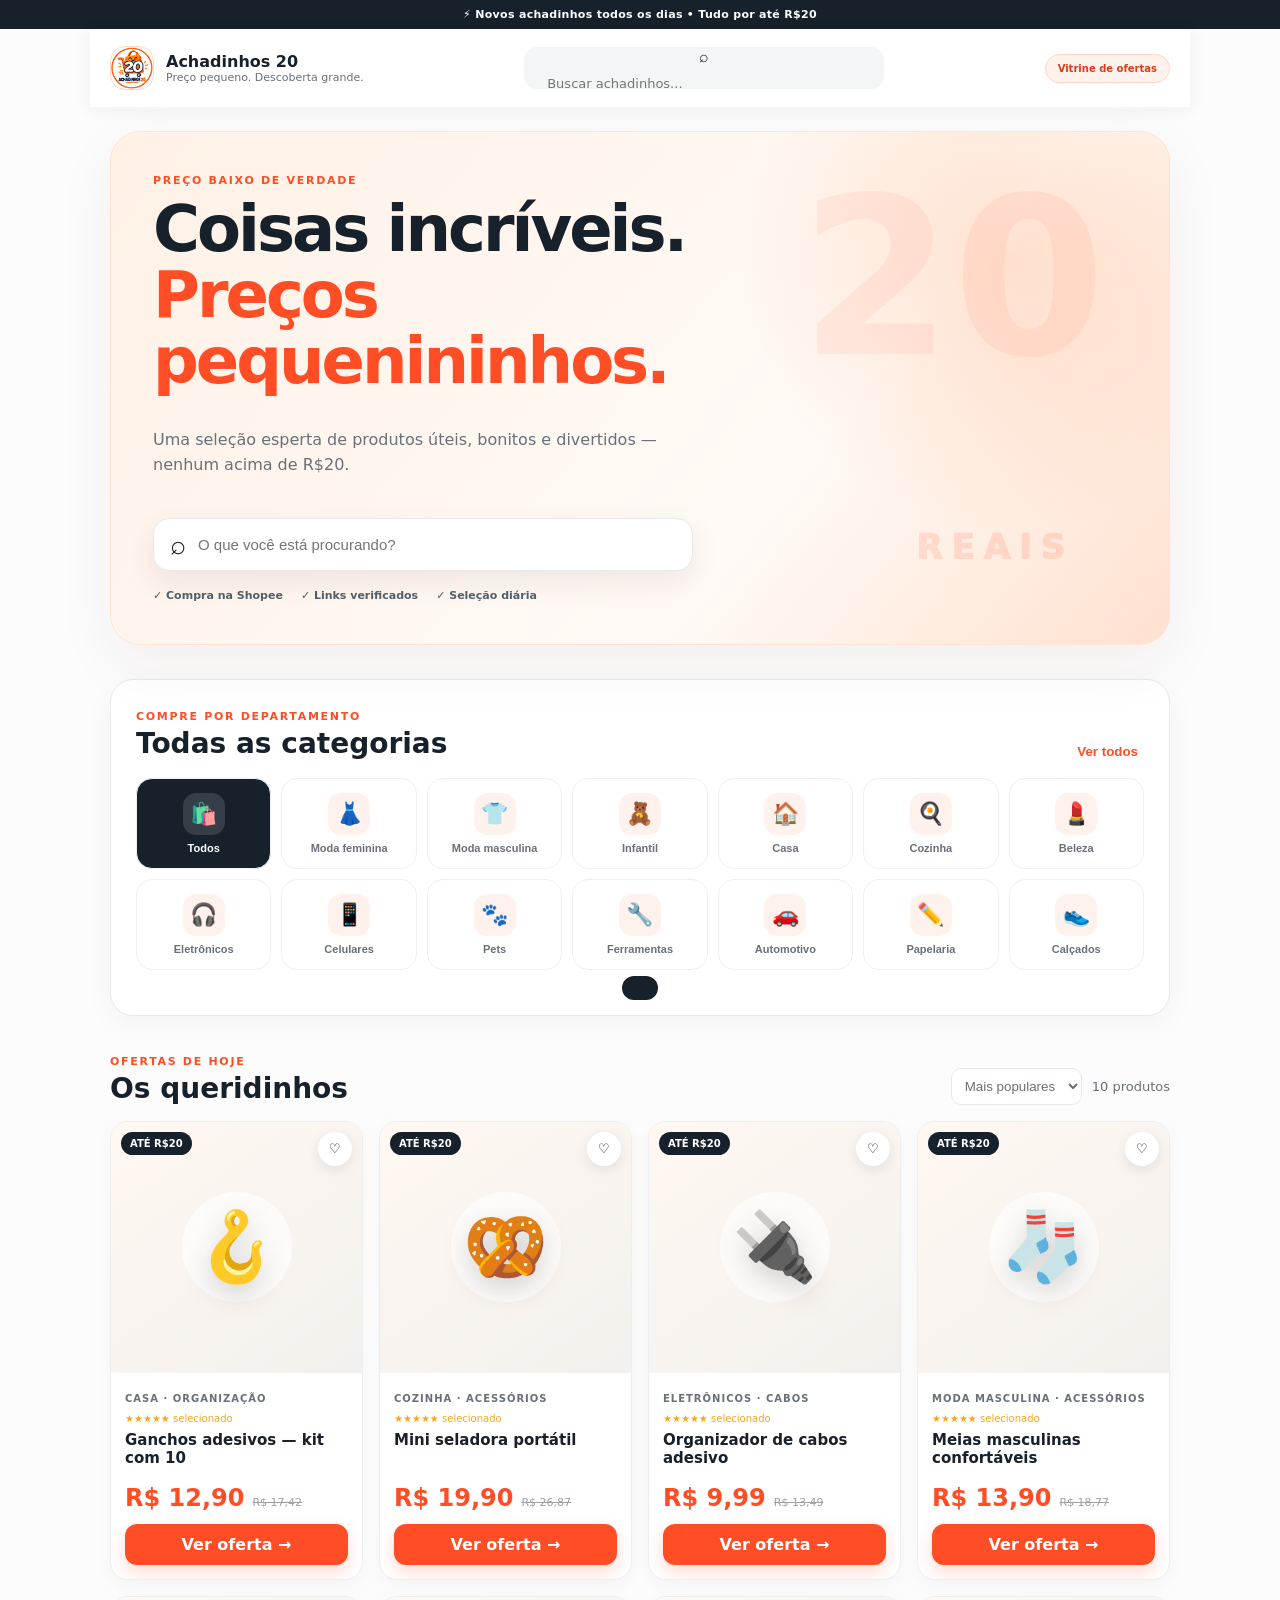
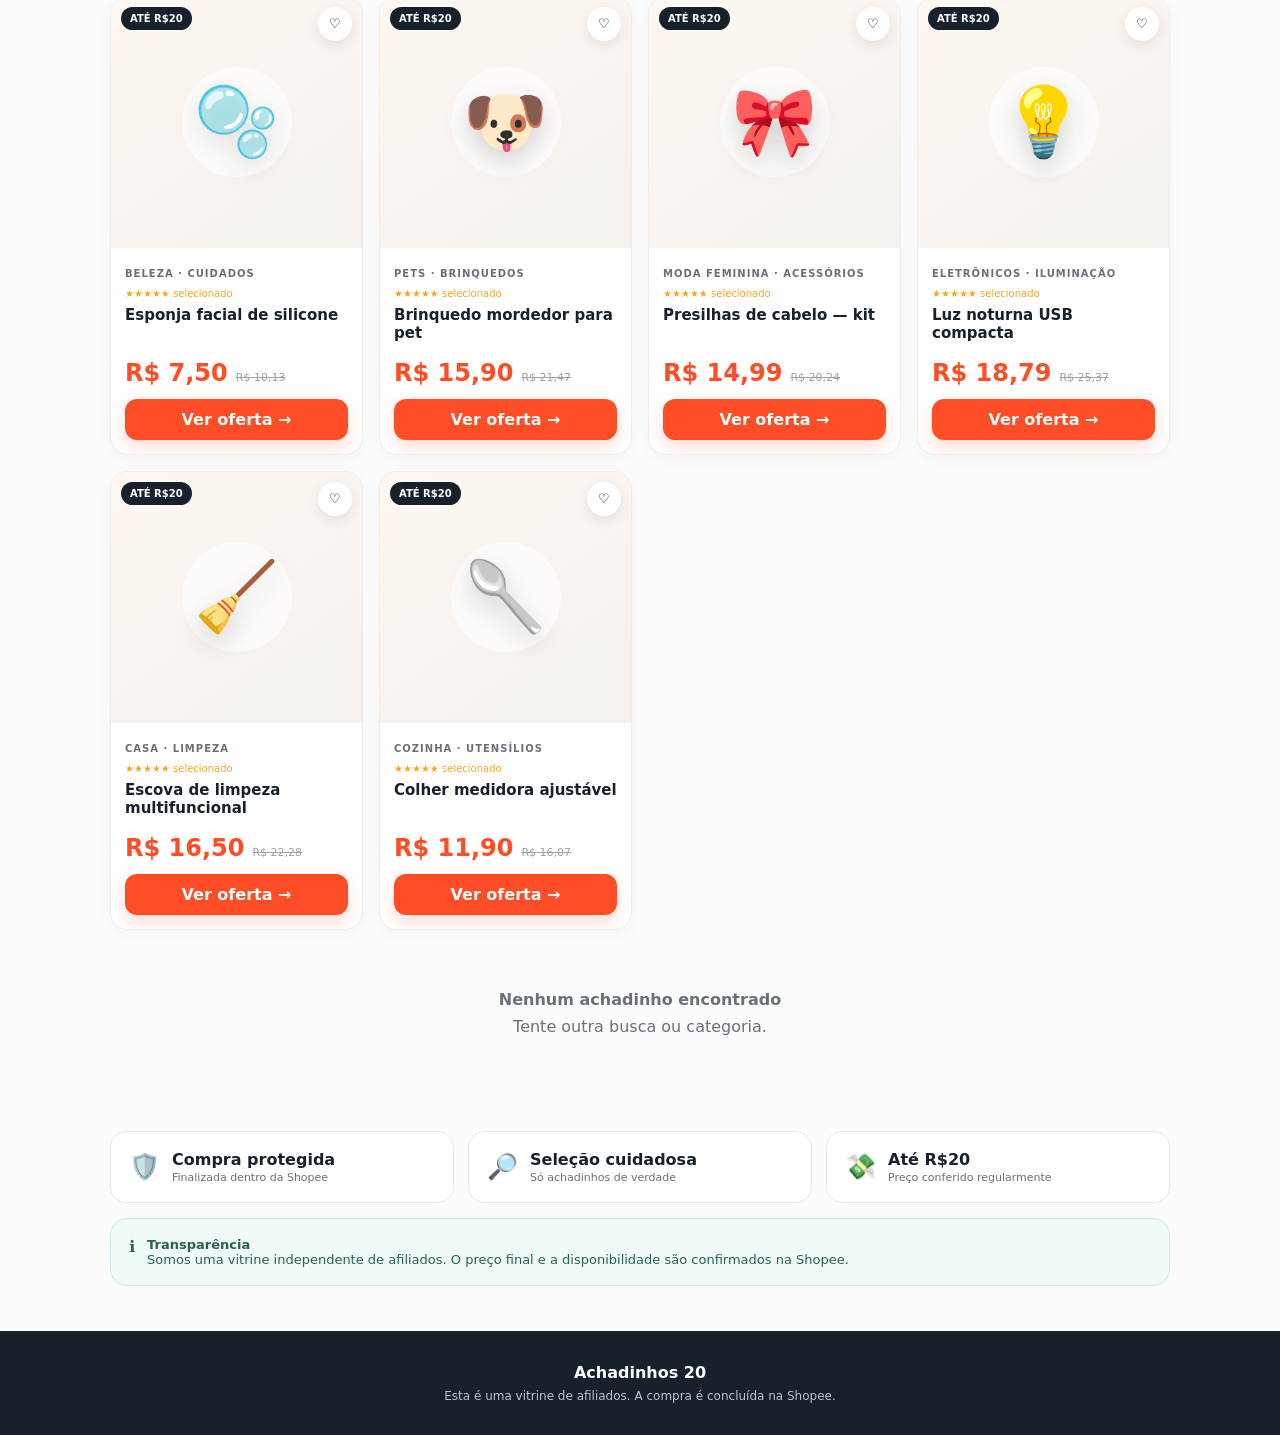
==== index.html @ f259455c "Conectar loja ao Supabase" ====
<!doctype html>
<html lang="pt-BR">
<head>
  <meta charset="UTF-8" />
  <meta name="viewport" content="width=device-width,initial-scale=1" />
  <meta name="theme-color" content="#ff5b35" />
  <title>Achadinhos 20 — ofertas que cabem no bolso</title>
  <style>:root{--orange:#ff5b35;--ink:#17202a;--muted:#69707a;--cream:#fff8f2;--line:#ebe7e3;--green:#18a66a}*{box-sizing:border-box}body{margin:0;font-family:Inter,system-ui,-apple-system,Segoe UI,sans-serif;color:var(--ink);background:#fff}header{height:72px;display:flex;align-items:center;gap:12px;max-width:1100px;margin:auto;padding:0 20px;border-bottom:1px solid var(--line)}header>div{display:flex;flex-direction:column}header small{color:var(--muted);font-size:11px}.brand{width:44px;height:44px;border-radius:14px;background:var(--orange);color:white;display:grid;place-items:center;text-decoration:none;font-weight:900;font-size:21px}.brand span{font-size:11px}.icon-btn{margin-left:auto;border:0;background:#f5f3f1;border-radius:12px;padding:10px;font-size:18px;cursor:pointer}main{max-width:1100px;margin:auto;padding:0 20px}.hero{margin-top:24px;padding:42px;border-radius:30px;background:linear-gradient(130deg,#fff0e7,#fff8f2 60%,#ffe3d5);position:relative;overflow:hidden}.hero:after{content:'R$20';position:absolute;right:-15px;bottom:-45px;font-weight:950;font-size:150px;color:rgba(255,91,53,.09)}.eyebrow,.section-head small,.modal small{font-weight:800;letter-spacing:1.7px;font-size:11px;color:var(--orange)}h1{font-size:clamp(38px,7vw,66px);line-height:.97;margin:10px 0 16px;letter-spacing:-3px}h1 em{color:var(--orange);font-style:normal}.hero p{max-width:520px;color:var(--muted);font-size:17px}.search{position:relative;z-index:2;display:flex;align-items:center;max-width:540px;background:white;border:1px solid var(--line);box-shadow:0 12px 30px rgba(50,30,15,.08);padding:0 16px;border-radius:16px;margin-top:24px}.search span{font-size:27px}.search input{width:100%;border:0;outline:0;padding:17px 12px;font-size:15px;background:transparent}nav{display:flex;gap:8px;overflow:auto;padding:22px 0 8px;scrollbar-width:none}nav button{white-space:nowrap;border:1px solid var(--line);background:white;border-radius:100px;padding:10px 16px;font-weight:700;color:var(--muted)}nav button.active{background:var(--ink);color:white;border-color:var(--ink)}.section-head{display:flex;align-items:end;justify-content:space-between;margin:34px 0 16px}.section-head h2{margin:3px 0 0;font-size:28px}.section-head>span{color:var(--muted);font-size:13px}.grid{display:grid;grid-template-columns:repeat(4,1fr);gap:18px}.card{border:1px solid var(--line);border-radius:20px;overflow:hidden;background:white;transition:.2s}.card:hover{transform:translateY(-3px);box-shadow:0 14px 30px rgba(20,20,20,.08)}.photo{aspect-ratio:1;background:linear-gradient(145deg,#f8f5f1,#eee9e3);display:grid;place-items:center;position:relative;overflow:hidden}.photo img{width:100%;height:100%;object-fit:cover}.emoji{font-size:68px}.badge{position:absolute;top:10px;left:10px;padding:6px 9px;border-radius:8px;background:var(--green);color:white;font-weight:800;font-size:10px}.card-body{padding:14px}.category{font-size:10px;color:var(--muted);text-transform:uppercase;font-weight:800;letter-spacing:1px}.card h3{font-size:15px;margin:7px 0;height:38px;overflow:hidden}.price{font-size:24px;font-weight:900;color:var(--orange);margin:8px 0 12px}.buy{display:block;text-align:center;text-decoration:none;background:var(--orange);color:white;padding:11px;border-radius:11px;font-weight:800}.buy:hover{filter:brightness(.94)}.notice{margin:35px 0;background:#f0faf6;border:1px solid #cfecdf;border-radius:17px;padding:18px;display:flex;gap:12px;color:#28634d}.notice span{font-size:13px}.empty{text-align:center;padding:60px;color:var(--muted);display:flex;flex-direction:column;gap:8px}footer{margin-top:45px;padding:32px 20px;text-align:center;background:var(--ink);color:white;display:flex;flex-direction:column;gap:7px}footer span{font-size:12px;color:#bfc4c9}dialog{border:0;border-radius:24px;padding:0;max-width:570px;width:calc(100% - 28px);box-shadow:0 25px 80px rgba(0,0,0,.25)}dialog::backdrop{background:rgba(12,18,24,.62);backdrop-filter:blur(3px)}.modal{padding:25px}.modal-head{display:flex;justify-content:space-between;align-items:start}.modal h2{margin:4px 0}.close{font-size:30px;border:0;background:none;cursor:pointer}.help{font-size:13px;color:var(--muted);background:var(--cream);padding:11px;border-radius:10px}.modal label{display:flex;flex-direction:column;gap:6px;font-size:12px;font-weight:700;margin-top:13px}.modal input,.modal select{border:1px solid var(--line);border-radius:10px;padding:12px;font:inherit}.row{display:grid;grid-template-columns:1fr 1fr;gap:12px}.primary{width:100%;margin-top:18px;padding:14px;border:0;border-radius:12px;background:var(--orange);color:white;font-weight:800;font-size:15px}.rule{display:flex;flex-direction:column;gap:4px;background:#fff5da;border:1px solid #f3dea3;padding:12px;border-radius:11px;margin-top:16px;font-size:12px}.rule span{color:#765f28}.alerts{font-size:12px;color:#a13d29;margin-top:10px}#toast{position:fixed;bottom:20px;left:50%;transform:translate(-50%,120px);background:var(--ink);color:white;padding:12px 18px;border-radius:12px;transition:.25s;z-index:10;font-size:13px}#toast.show{transform:translate(-50%,0)}@media(max-width:800px){.grid{grid-template-columns:repeat(2,1fr)}.hero{padding:30px 22px}.hero:after{font-size:100px}.card h3{height:36px}}@media(max-width:420px){main{padding:0 14px}.grid{gap:10px}.card-body{padding:11px}.buy{font-size:13px}.price{font-size:20px}.row{grid-template-columns:1fr}}

.departments{margin-top:34px}.department-title{display:flex;align-items:end;justify-content:space-between}.department-title h2{margin:3px 0 0;font-size:28px}.department-title small{font-weight:800;letter-spacing:1.7px;font-size:11px;color:var(--orange)}.department-title button{border:0;background:none;color:var(--orange);font-weight:800;cursor:pointer}.departments nav{display:grid;grid-template-columns:repeat(7,1fr);gap:10px;padding:18px 0 10px}.departments nav button{min-width:100px;border-radius:16px;padding:14px 8px;min-height:90px;display:flex;align-items:center;justify-content:center;flex-direction:column;gap:7px;cursor:pointer}.departments nav button i{font-style:normal;font-size:27px}.subcategories{display:flex;gap:8px;overflow:auto;padding:5px 0;scrollbar-width:none}.subcategories button{white-space:nowrap;border:1px solid var(--line);background:#faf9f7;border-radius:100px;padding:8px 13px;color:var(--muted);font-weight:700;font-size:12px}.subcategories button.active{color:var(--orange);border-color:#ffc2b3;background:#fff4ef}.results{display:flex;align-items:center;gap:10px}.results span{color:var(--muted);font-size:13px}.results select{border:1px solid var(--line);padding:9px;border-radius:10px;background:white;color:var(--muted)}@media(max-width:800px){.departments nav{display:flex;overflow:auto}.results select{display:none}}

@import url('https://fonts.googleapis.com/css2?family=Manrope:wght@400;600;700;800&display=swap');
:root{--orange:#ff4d26;--ink:#17212b;--cream:#fff7f1;--line:#e8e9eb}body{font-family:Manrope,system-ui,-apple-system,sans-serif;background:#fcfcfc}.promo-bar{background:#17212b;color:#fff;text-align:center;font-size:11px;font-weight:700;letter-spacing:.3px;padding:8px 12px}header{height:78px;background:#fff;position:sticky;top:0;z-index:8;box-shadow:0 3px 18px rgba(22,33,43,.06);border:0}.brand{border-radius:15px;display:flex;gap:1px;line-height:1}.brand b{font-size:22px}.brand span{align-self:end;margin-bottom:3px}.brand-copy strong{font-size:16px}.header-search{margin-left:auto;width:min(360px,35vw);height:42px;border-radius:13px;background:#f4f5f6;display:flex;align-items:center;padding:0 13px}.header-search input{border:0;outline:0;background:transparent;width:100%;padding:10px;font:inherit;font-size:13px}.admin-access{margin-left:8px;display:flex;gap:7px;align-items:center;padding:11px 14px}.admin-access b{font-size:12px}.hero{min-height:390px;display:flex;flex-direction:column;justify-content:center;background:radial-gradient(circle at 85% 25%,rgba(255,138,72,.22),transparent 28%),linear-gradient(130deg,#fff1e6,#fffaf6 65%,#ffe1cf);border:1px solid #ffe3d5;box-shadow:0 20px 60px rgba(77,37,12,.06)}.hero:before{content:'20';position:absolute;right:6%;top:7%;font-weight:900;font-size:220px;line-height:1;color:rgba(255,77,38,.07)}.hero:after{content:'REAIS';right:9%;bottom:15%;font-size:34px;letter-spacing:9px;color:rgba(255,77,38,.14)}.hero h1{max-width:720px;font-size:clamp(39px,6vw,64px);line-height:1.03}.hero p{font-size:16px;line-height:1.6}.hero-proof{display:flex;gap:18px;flex-wrap:wrap;margin-top:18px;font-size:11px;font-weight:700;color:#53606a}.departments{background:white;padding:25px;border-radius:23px;border:1px solid var(--line);box-shadow:0 8px 30px rgba(25,31,36,.04)}.departments nav button{background:#fff;border-color:#edf0f2;transition:.2s;font-size:11px}.departments nav button:hover{border-color:#ffc0af;transform:translateY(-2px)}.departments nav button.active{background:#17212b}.departments nav button i{width:42px;height:42px;border-radius:13px;background:#fff2ec;display:grid;place-items:center;font-size:22px}.departments nav button.active i{background:rgba(255,255,255,.13)}.grid{gap:16px}.card{position:relative;border-color:#eceef0;border-radius:18px;box-shadow:0 5px 18px rgba(20,25,30,.035)}.card:hover{box-shadow:0 16px 38px rgba(20,25,30,.11)}.photo{background:linear-gradient(145deg,#fff8f2,#f3f0ed)}.photo:after{content:'';position:absolute;width:110px;height:110px;border-radius:50%;background:rgba(255,255,255,.7);z-index:0}.emoji{position:relative;z-index:1;filter:drop-shadow(0 10px 13px rgba(30,25,20,.18))}.badge{z-index:2;border-radius:100px;background:#17212b}.heart{position:absolute;z-index:2;right:10px;top:10px;border:0;background:white;width:34px;height:34px;border-radius:50%;box-shadow:0 4px 13px rgba(0,0,0,.09);cursor:pointer}.rating{font-size:10px;color:#f5a623;margin-top:7px}.price-row{display:flex;align-items:baseline;gap:8px}.old-price{color:#9ba1a7;text-decoration:line-through;font-size:11px}.buy{border-radius:12px;box-shadow:0 7px 17px rgba(255,77,38,.2)}.benefits{display:grid;grid-template-columns:repeat(3,1fr);gap:14px;margin:35px 0 15px}.benefits>div{background:white;border:1px solid var(--line);border-radius:16px;padding:18px;display:flex;align-items:center;gap:12px}.benefits i{font-style:normal;font-size:25px}.benefits span{display:flex;flex-direction:column}.benefits small{color:var(--muted);font-size:11px;margin-top:2px}.notice{margin-top:14px}.mobile-nav{display:none}dialog .modal{background:#fff}.modal input,.modal select{background:#fafafa}.mobile-nav button{border:0;background:none;color:#69707a;font-weight:700}.mobile-nav span{font-size:9px}@media(max-width:700px){body{padding-bottom:66px}.promo-bar{font-size:9px}header{height:64px}.brand-copy small{display:none}.header-search{display:none}.admin-access b{display:none}.hero{margin-top:14px;min-height:350px;border-radius:22px}.hero:before{font-size:130px;right:-12px}.hero:after{display:none}.hero h1{letter-spacing:-2px}.hero-proof{gap:8px 14px}.departments{padding:18px 14px;margin-top:20px}.department-title h2{font-size:22px}.benefits{grid-template-columns:1fr}.mobile-nav{display:grid;grid-template-columns:repeat(4,1fr);position:fixed;z-index:9;left:0;right:0;bottom:0;background:#fff;border-top:1px solid var(--line);height:62px;padding:6px}.mobile-nav button{display:flex;flex-direction:column;align-items:center;gap:3px;font-size:20px}.results{display:none}}

.brand{background:white!important;overflow:hidden;border:1px solid #ffd7c9}.brand img{width:100%;height:100%;object-fit:cover}.visitor-badge{margin-left:auto;background:#fff2ec;color:#d83e1d;border:1px solid #ffd5c8;border-radius:100px;padding:8px 12px;font-size:10px;font-weight:800}.mobile-nav{grid-template-columns:repeat(3,1fr)!important}
</style>
</head>
<body>
  <div class="promo-bar">⚡ Novos achadinhos todos os dias • Tudo por até R$20</div>
  <header>
    <a class="brand" href="#"><img src="[data-uri]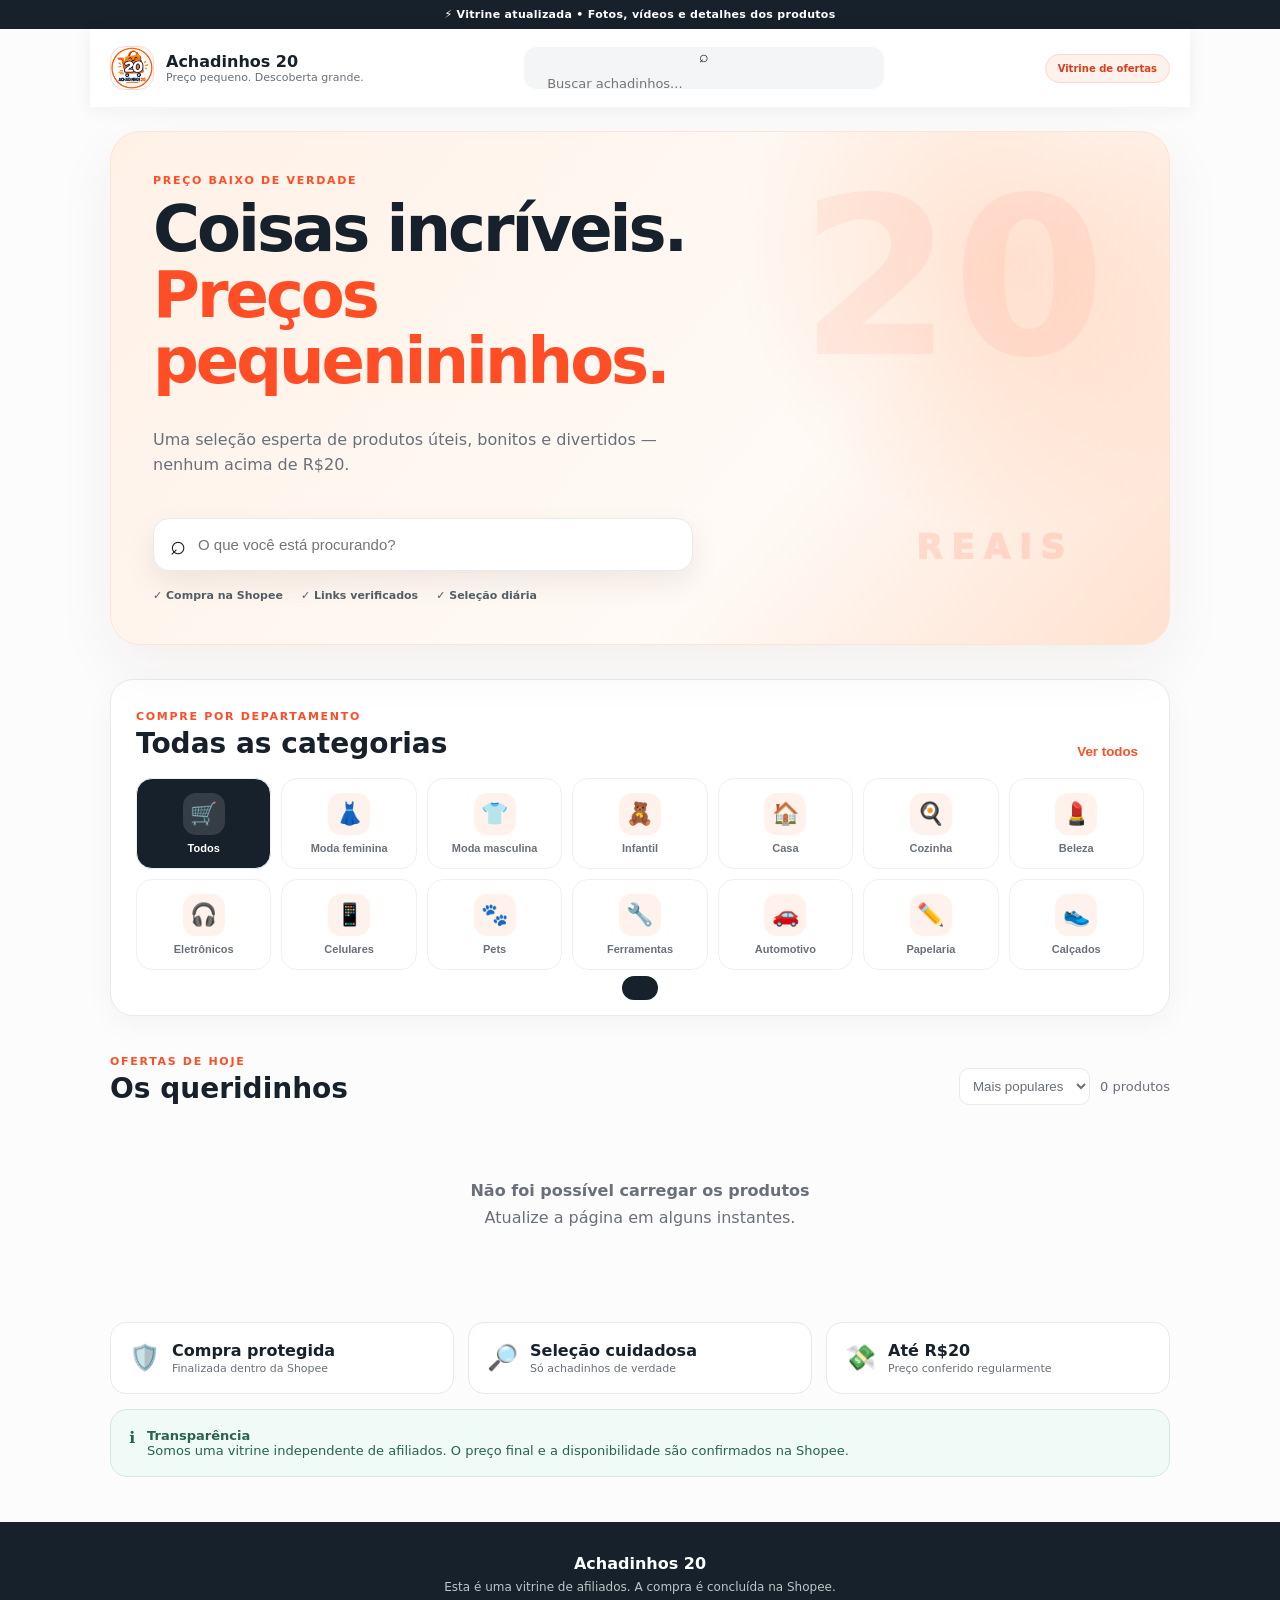
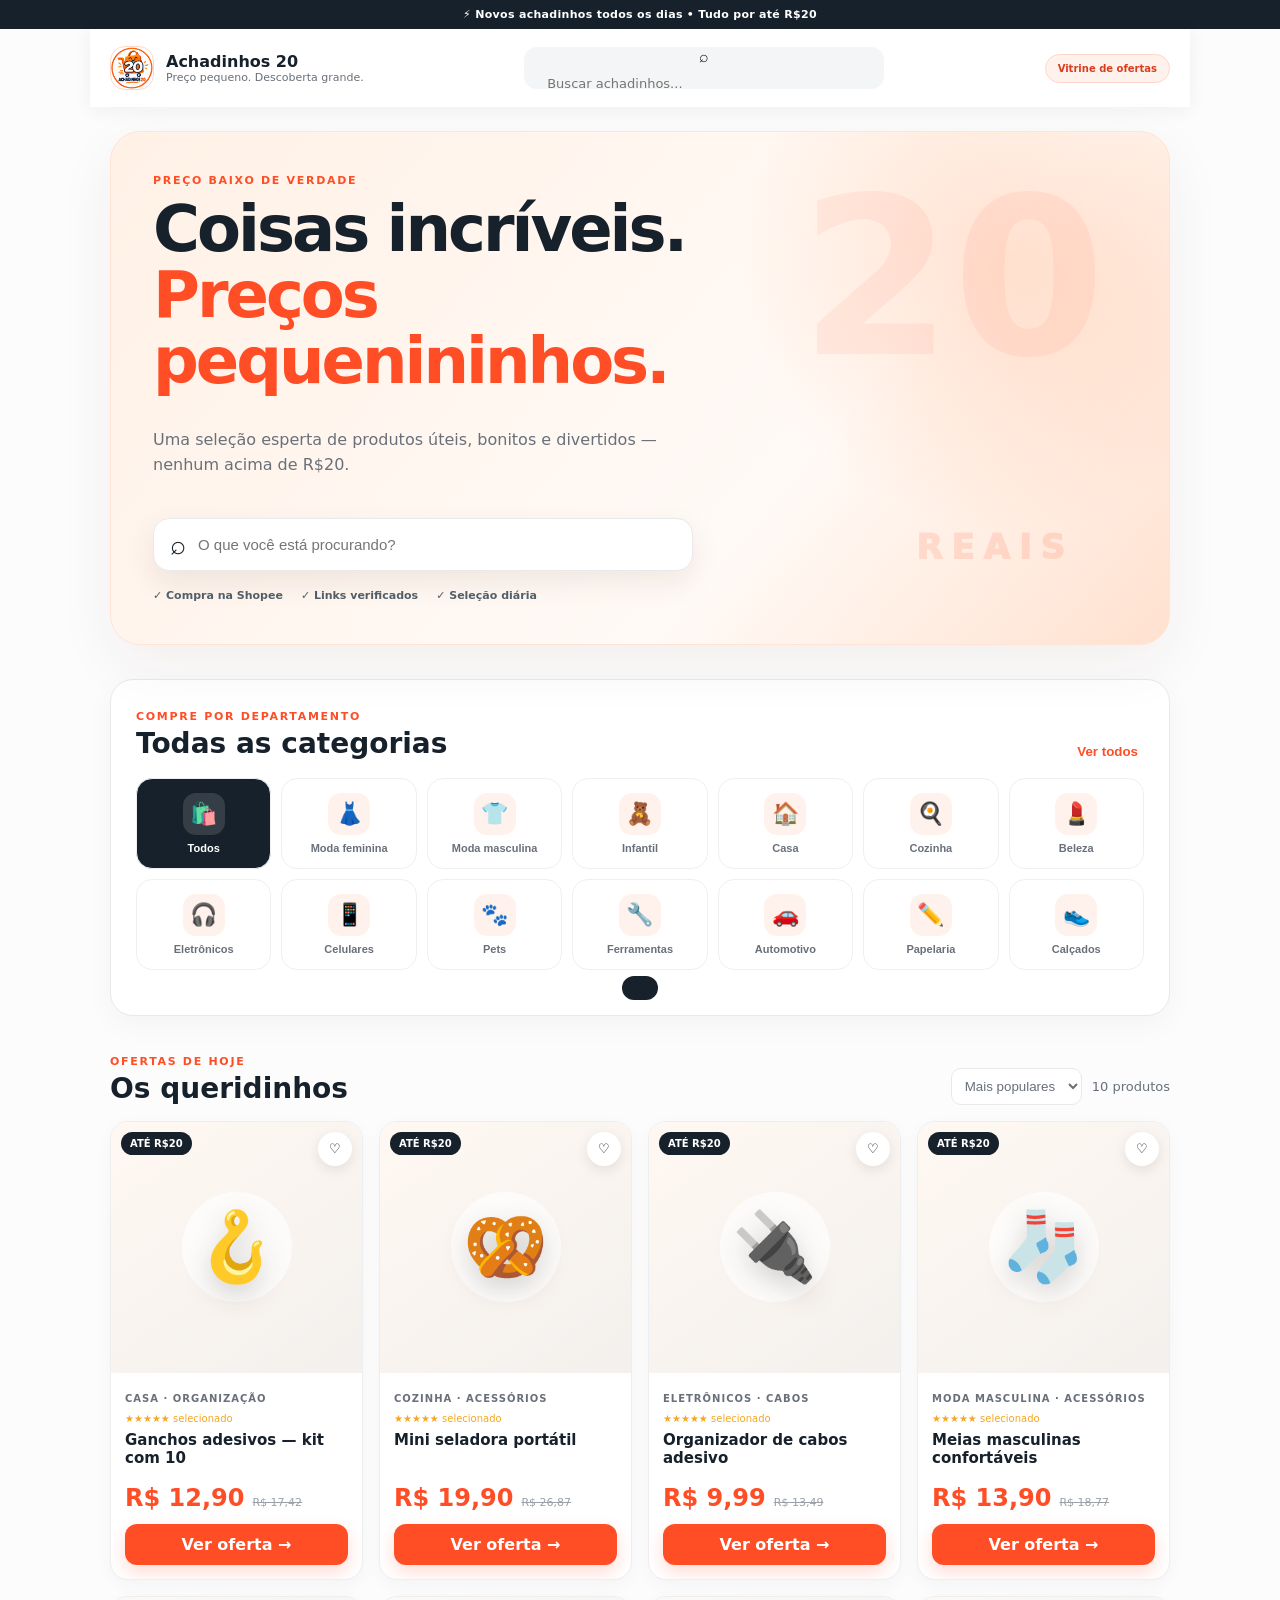
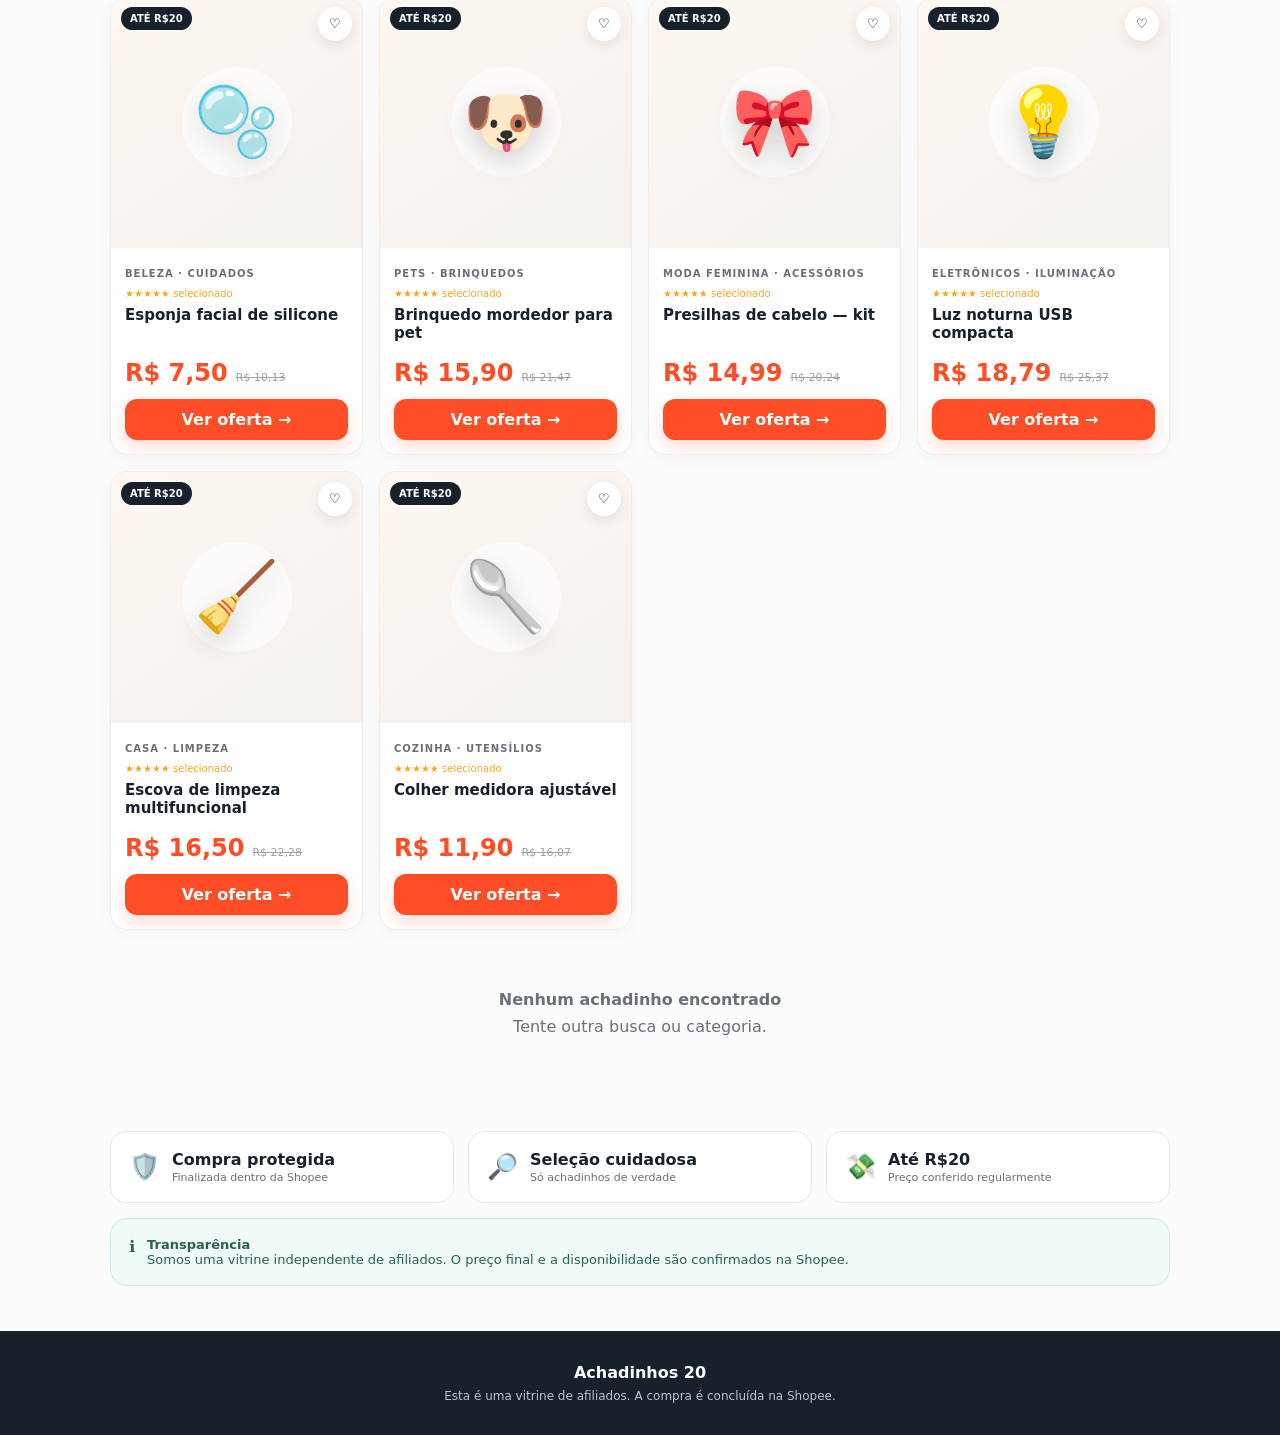
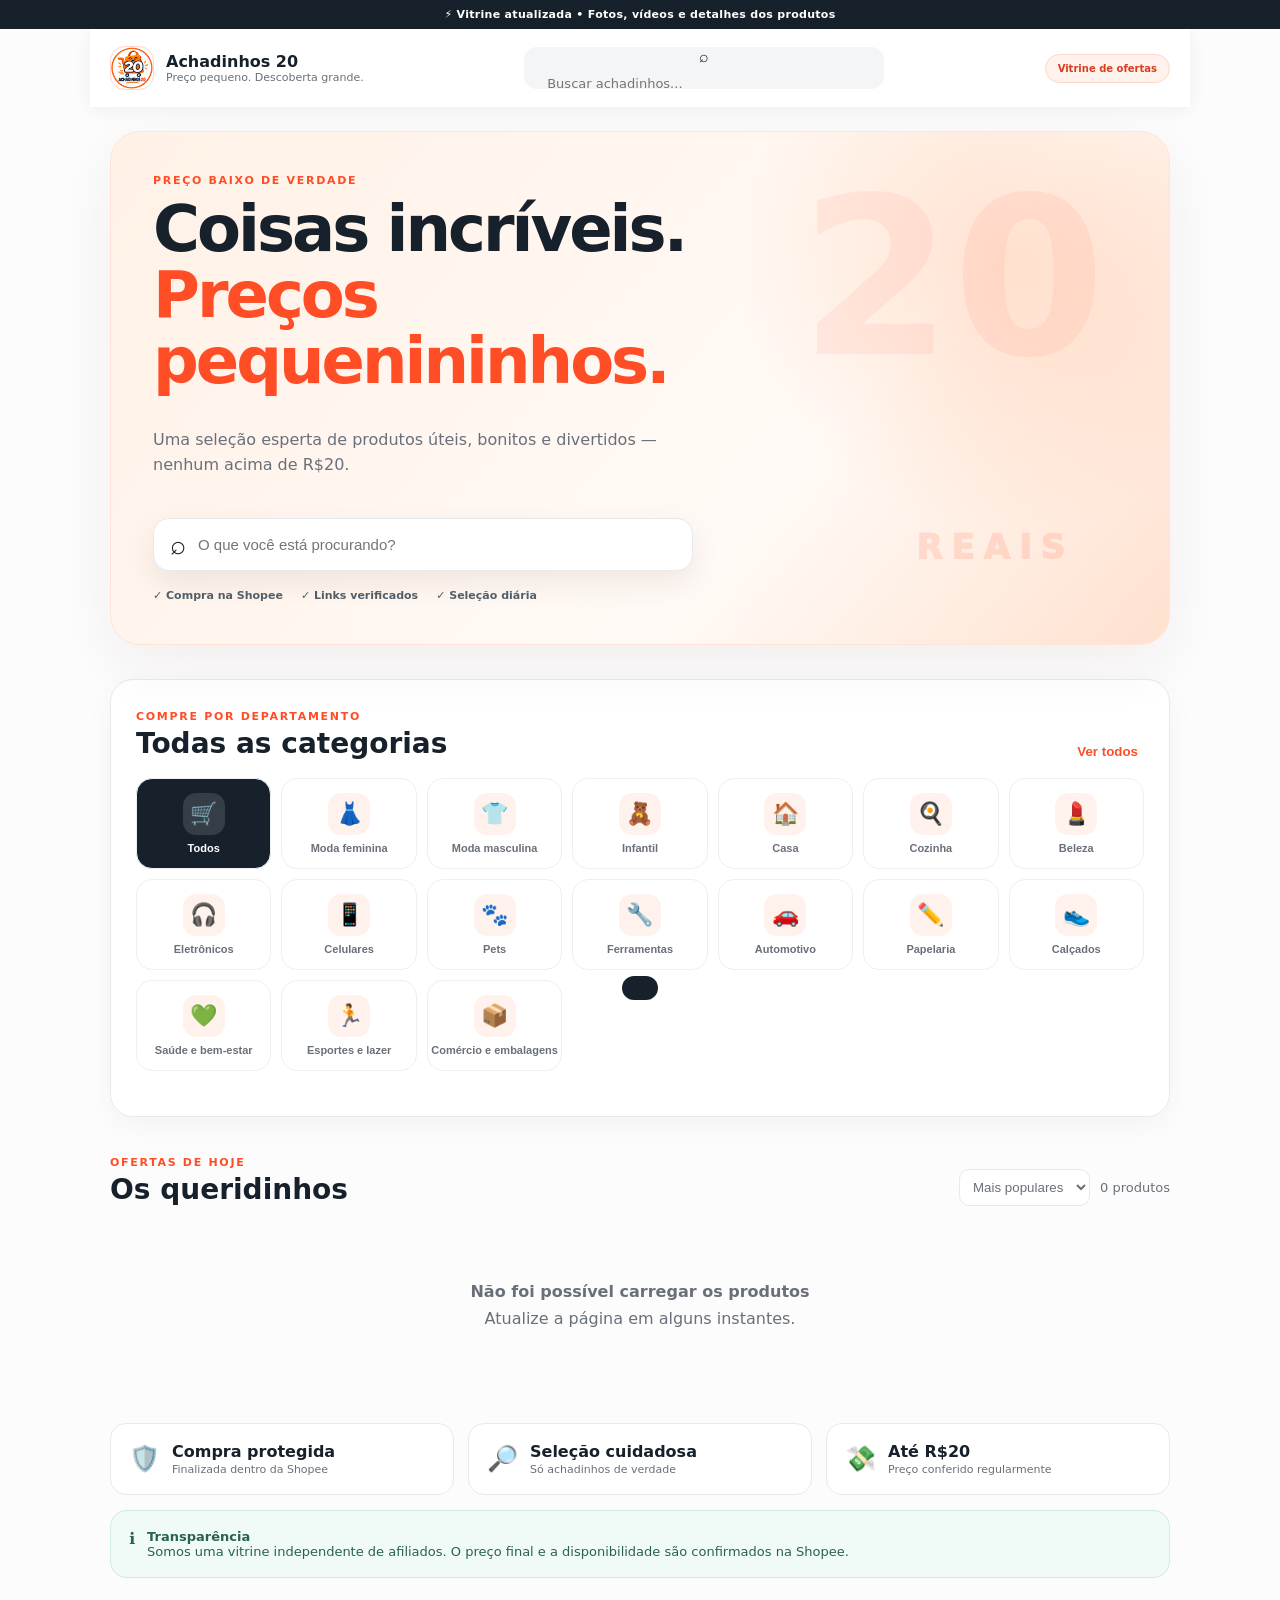
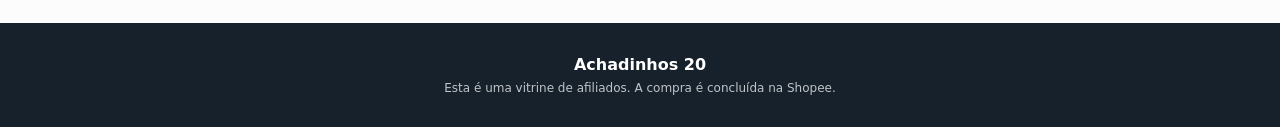
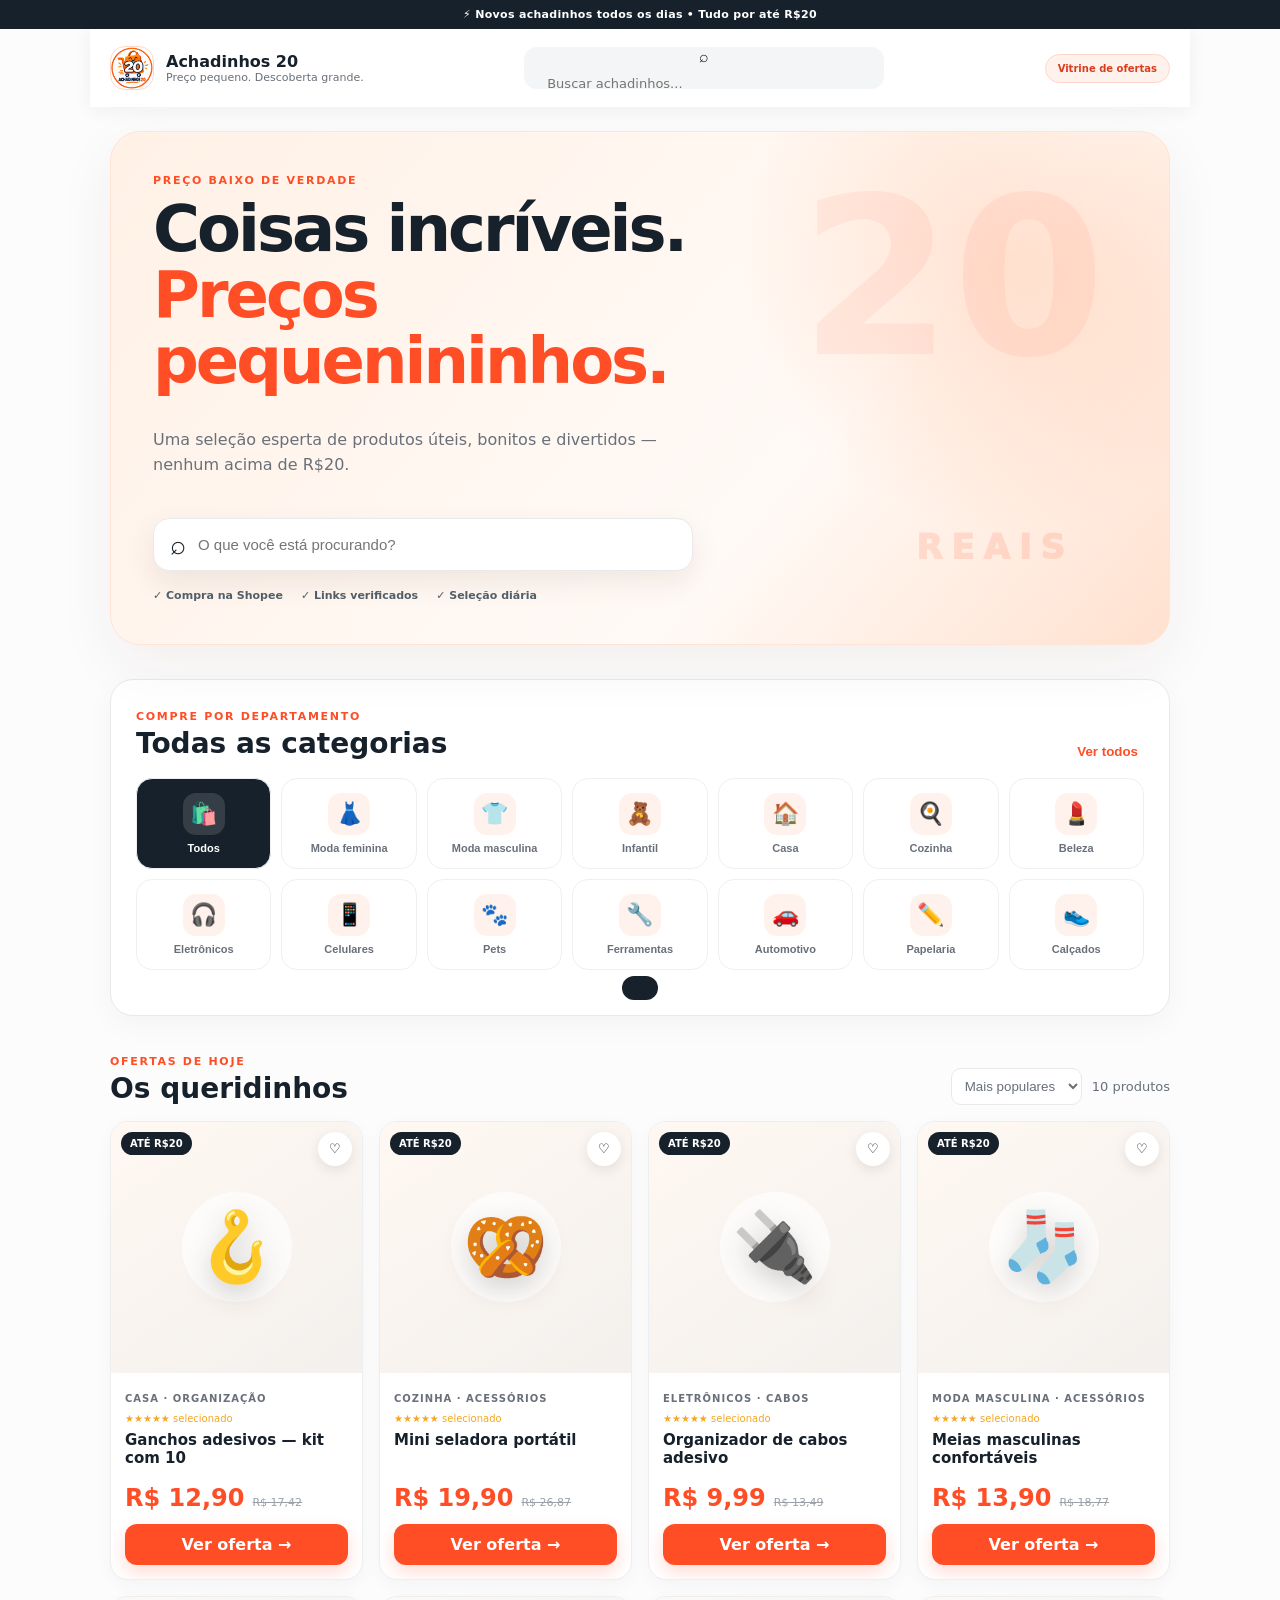
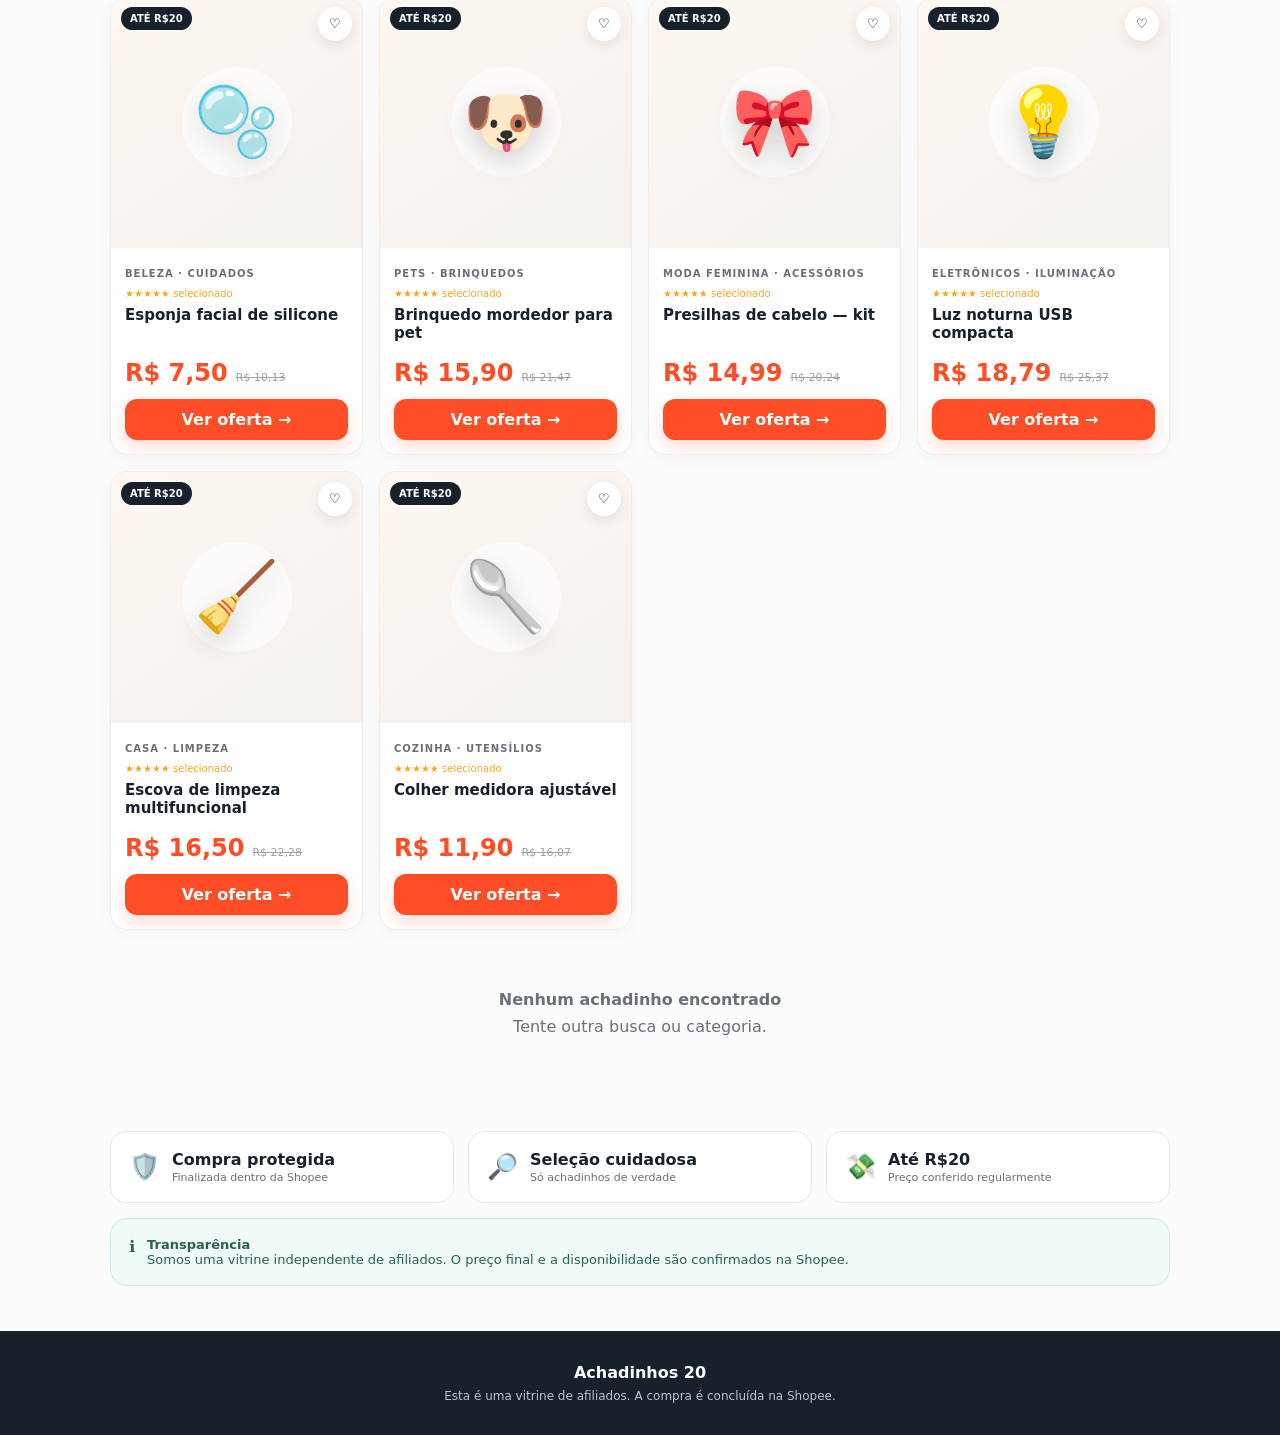
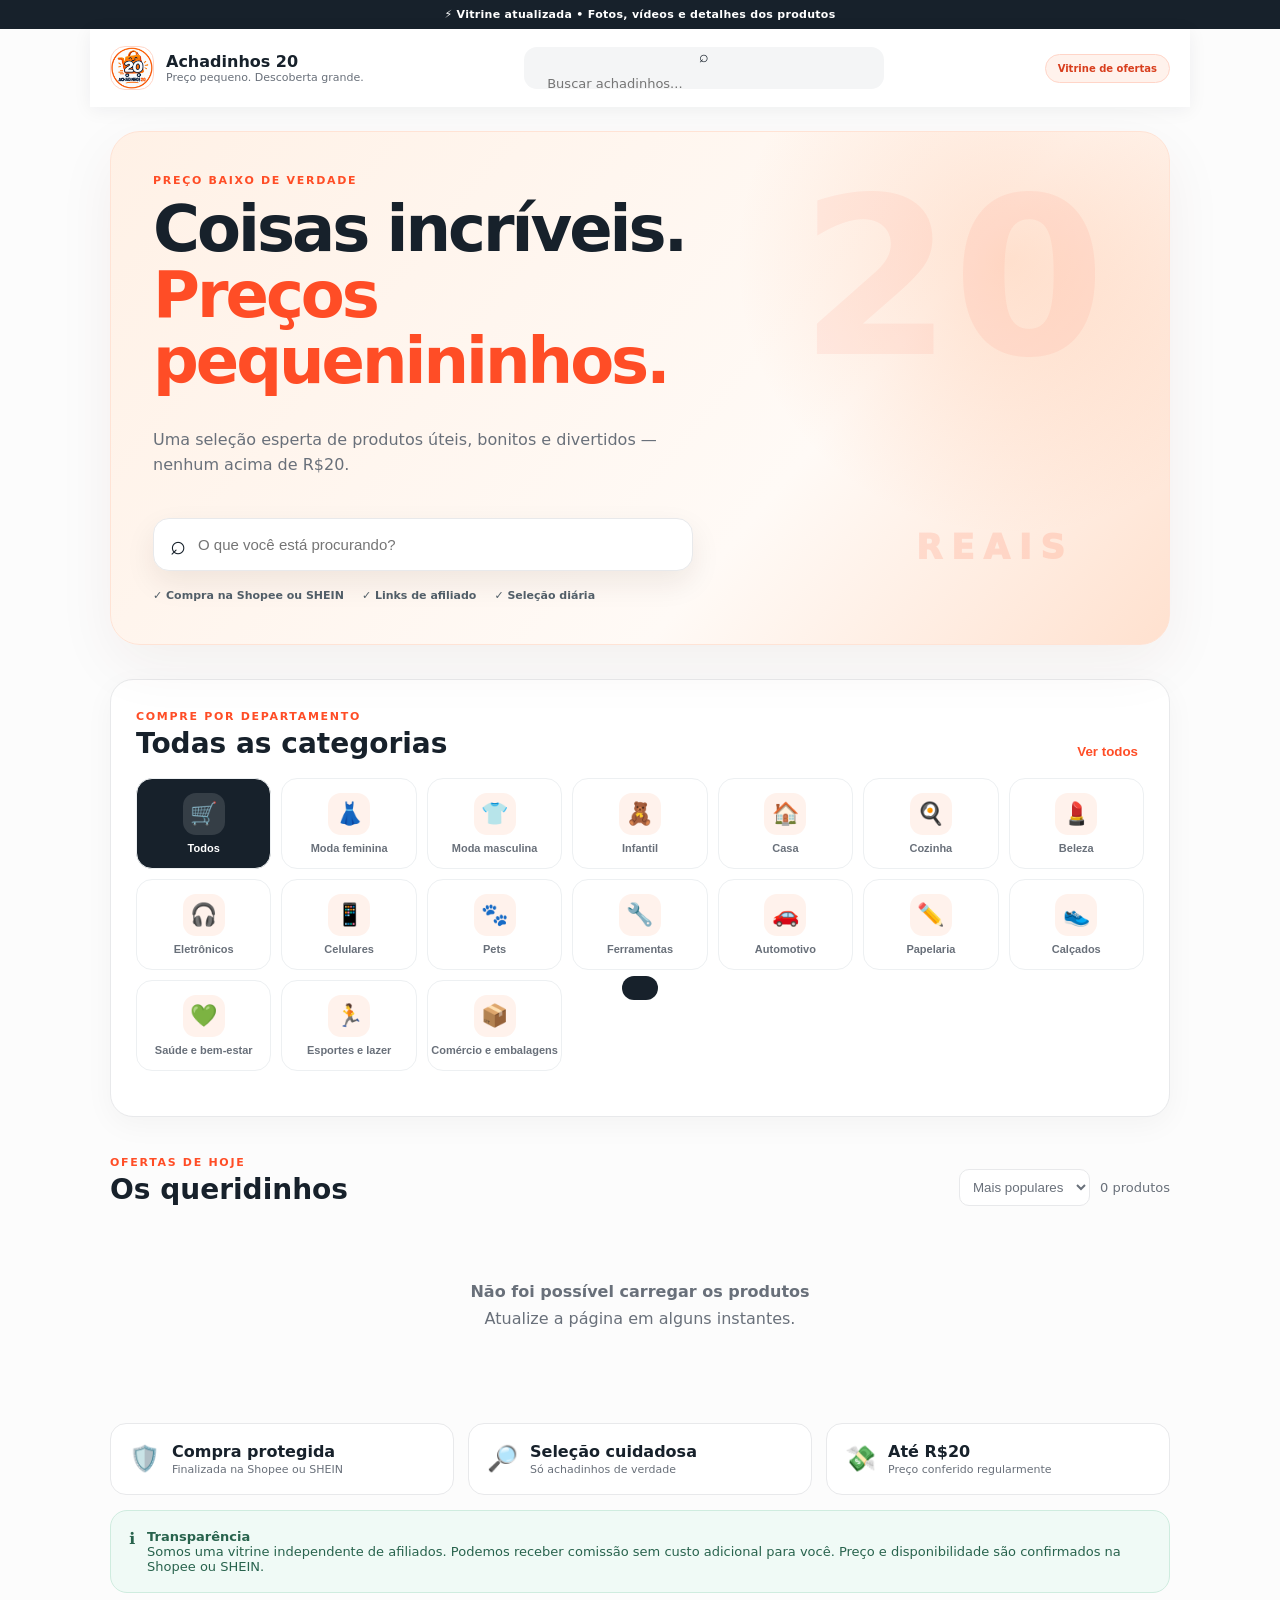
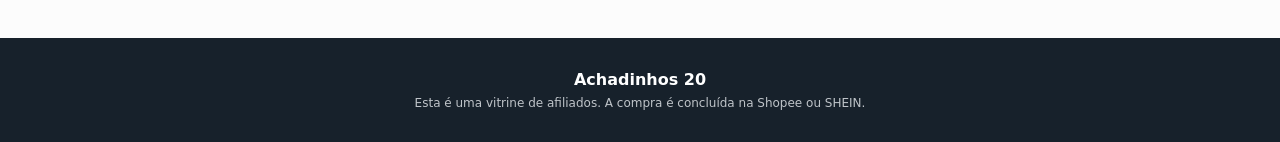
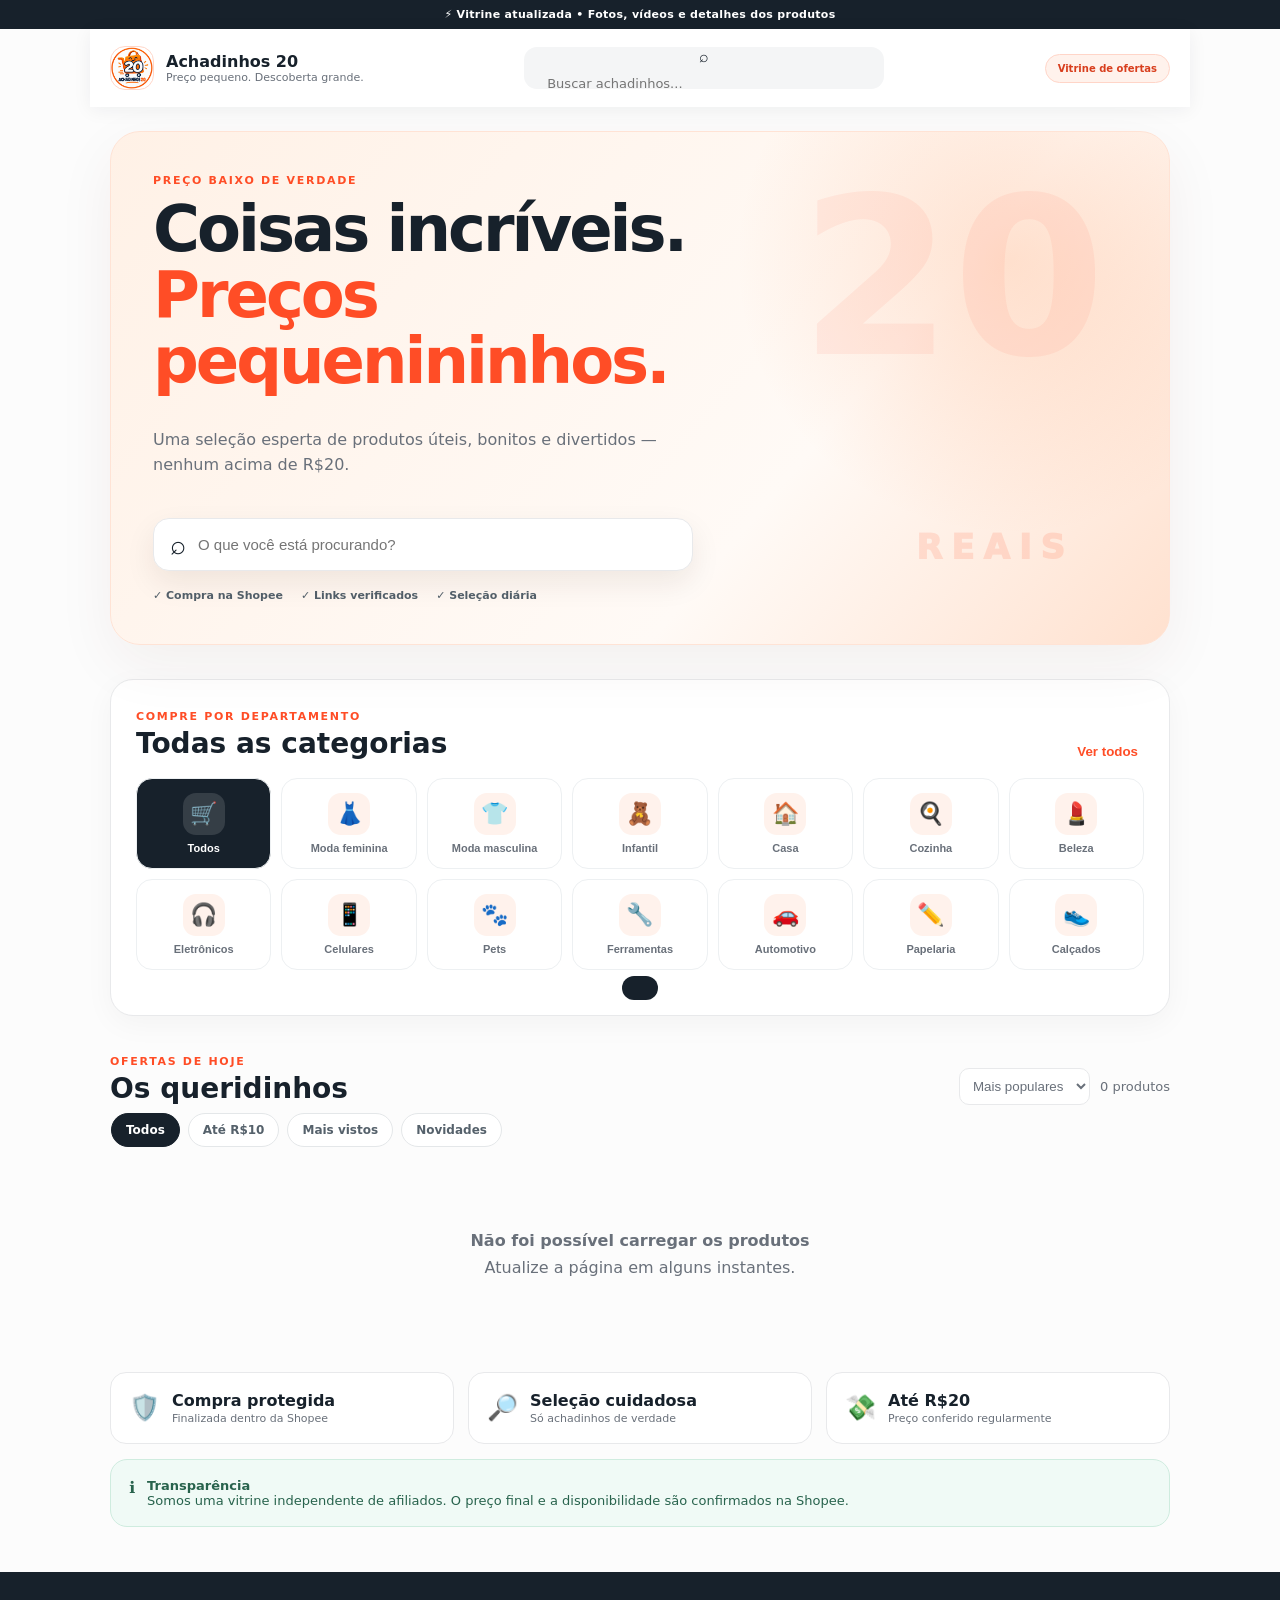
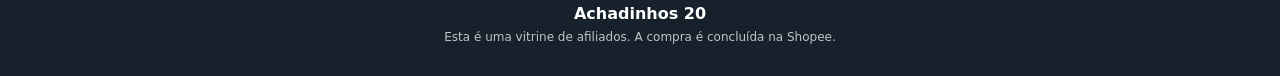
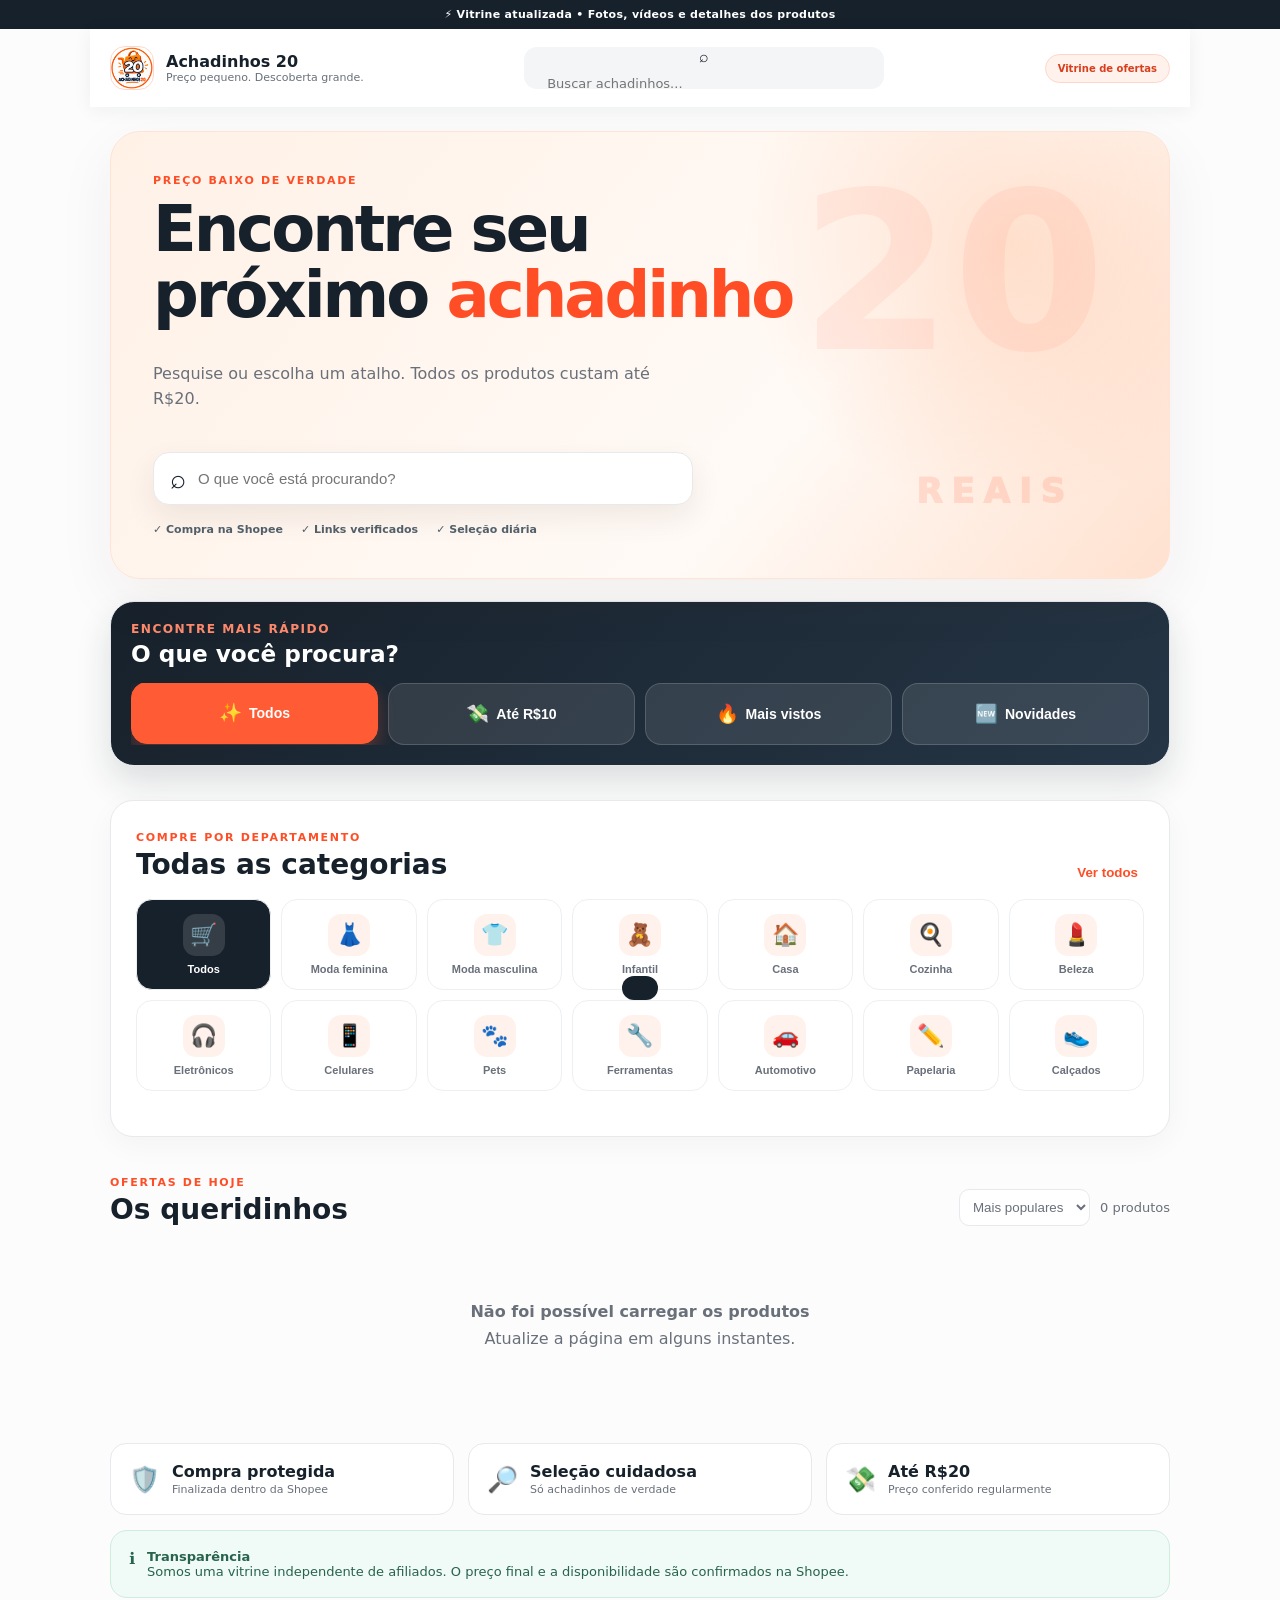
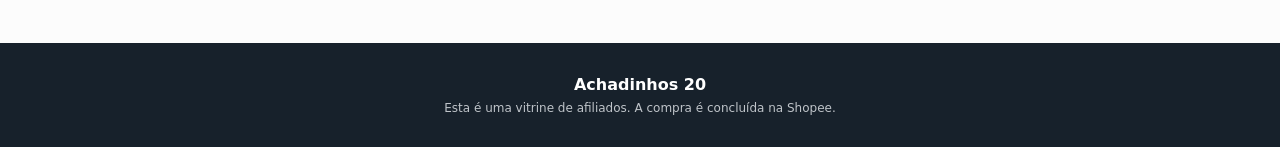
